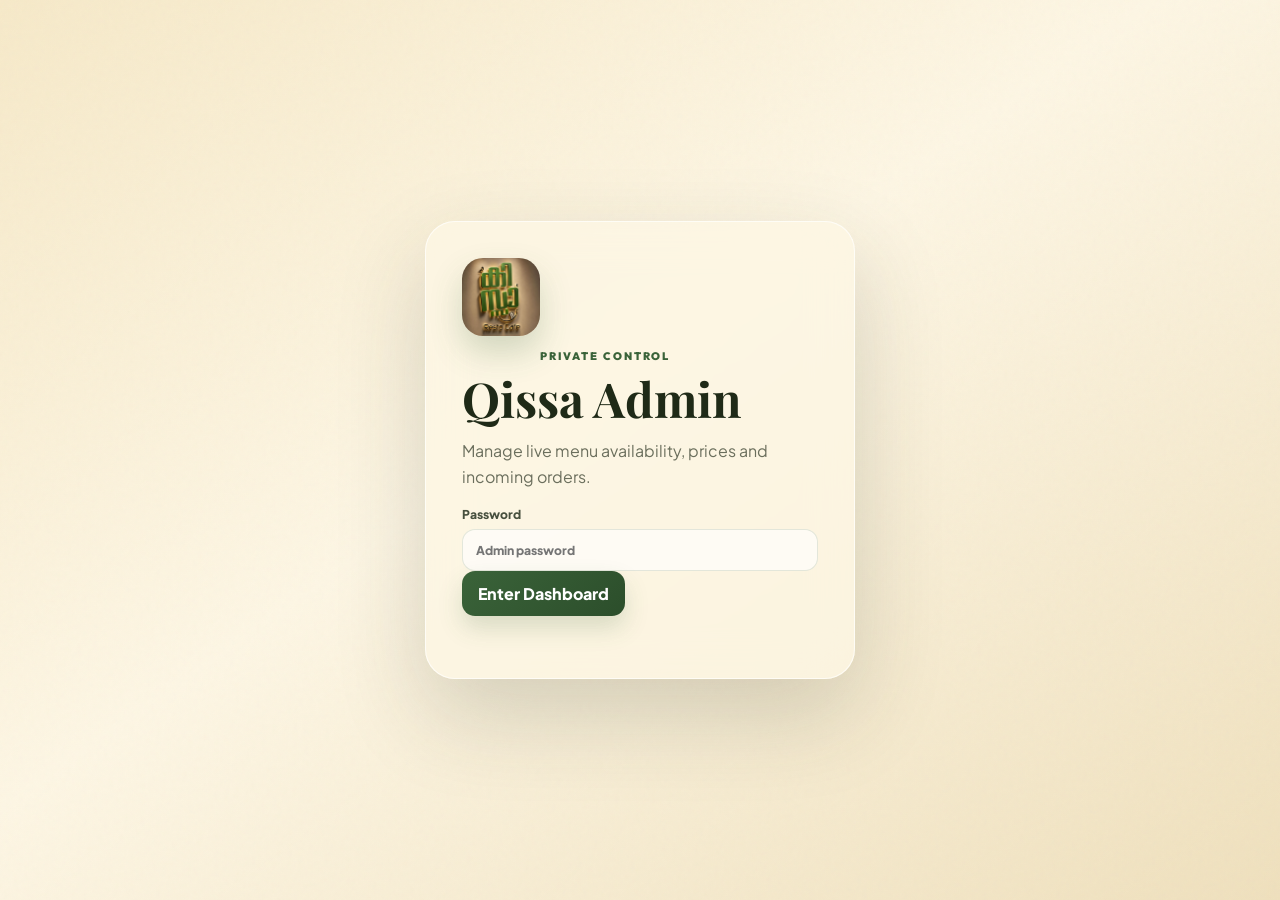
==== admin/index.html @ bfddb912 "Implement live real-time sync between Admin and User page, 24h reset system with full historical ord" ====
<!doctype html>
<html lang="en"><head>
<meta charset="utf-8">
<meta name="viewport" content="width=device-width,initial-scale=1">
<meta name="theme-color" content="#2C4E2B">
<title>Qissa Admin</title>
<link rel="preconnect" href="https://fonts.googleapis.com">
<link rel="preconnect" href="https://fonts.gstatic.com" crossorigin>
<link href="https://fonts.googleapis.com/css2?family=Outfit:wght@400;500;600;700;800;900&family=Playfair+Display:ital,wght@0,600;0,700;1,600&family=Plus+Jakarta+Sans:wght@400;500;600;700;800&display=swap" rel="stylesheet">
<link rel="stylesheet" href="/admin/admin.css?v=2.0">
</head>
<body>
<div class="grain"></div>
<section class="login-screen" id="loginScreen">
  <form class="login-card" id="loginForm"><img src="/assets/qissa-logo.jpeg" alt="Qissa"><span class="kicker">PRIVATE CONTROL</span><h1>Qissa Admin</h1><p>Manage live menu availability, prices and incoming orders.</p><label>Password<input id="adminPassword" type="password" autocomplete="current-password" required placeholder="Admin password"></label><button class="primary" type="submit">Enter Dashboard</button><small id="loginError"></small></form>
</section>
<div class="app hidden" id="adminApp">
  <aside class="sidebar">
    <a class="admin-brand" href="/"><img src="/assets/qissa-logo.jpeg"><div><b>QISSA</b><span>ADMIN</span></div></a>
    <nav><button class="nav-btn active" data-view="dashboard">Overview</button><button class="nav-btn" data-view="menu">Menu</button><button class="nav-btn" data-view="orders">Orders <span id="newBadge"></span></button><button class="nav-btn" data-view="settings">Settings</button></nav>
    <div class="side-bottom"><a href="/" target="_blank">View customer site ↗</a><button id="logoutBtn">Log out</button></div>
  </aside>
  <main class="main">
    <header class="topbar">
      <div><span class="kicker">QISSA CONTROL ROOM</span><h2 id="viewTitle">Overview</h2></div>
      <div style="display:flex;align-items:center;gap:12px">
        <button class="soft" id="soundToggleBtn" style="font-size:0.8rem;padding:9px 14px;border-radius:14px;cursor:pointer">🔔 Sound: ON</button>
        <div class="shop-switch"><span><i id="statusDot"></i><b id="statusText">Checking</b></span><label class="switch"><input id="cafeToggle" type="checkbox"><span></span></label></div>
      </div>
    </header>

    <section class="view" id="view-dashboard">
      <div class="stats" id="stats"></div>
      <div class="panel"><div class="panel-head"><div><span class="kicker">RECENT FLOW</span><h3>Latest orders</h3></div><button class="soft" data-go="orders">See all orders</button></div><div id="recentOrders"></div></div>
    </section>

    <section class="view hidden" id="view-menu">
      <div class="toolbar"><input id="menuAdminSearch" placeholder="Search menu..."><button class="primary" id="addItemBtn">+ Add item</button></div>
      <div class="panel table-wrap"><table><thead><tr><th>Item</th><th>Category</th><th>Price</th><th>Availability</th><th></th></tr></thead><tbody id="menuTable"></tbody></table></div>
    </section>

    <section class="view hidden" id="view-orders">
      <div class="toolbar" style="flex-direction:column;align-items:stretch;gap:12px">
        <!-- Date Selection Toolbar: Today (24h Live), Yesterday, 7 Days, All History & Custom Date Picker -->
        <div class="date-filter-toolbar">
          <div class="date-filter-pills" id="dateFilterPills">
            <button class="date-pill active" data-date="today">🕒 Today (Live 24h)</button>
            <button class="date-pill" data-date="yesterday">📅 Yesterday</button>
            <button class="date-pill" data-date="7days">📆 Last 7 Days</button>
            <button class="date-pill" data-date="all">🗂️ All History</button>
          </div>
          <div class="custom-date-picker">
            <span>📅 Custom:</span>
            <input type="date" id="orderDatePicker" title="Pick specific date">
          </div>
        </div>

        <!-- Date Summary Stats Strip -->
        <div class="date-stats-strip" id="dateStatsStrip"></div>

        <!-- Status Filter Tabs -->
        <div class="order-status-tabs" id="orderStatusTabs">
          <button class="tab-btn active" data-status="">All Status</button>
          <button class="tab-btn" data-status="new">🟡 New</button>
          <button class="tab-btn" data-status="confirmed">🔵 Confirmed</button>
          <button class="tab-btn" data-status="preparing">👨‍🍳 Kitchen</button>
          <button class="tab-btn" data-status="ready">🔔 Ready</button>
          <button class="tab-btn" data-status="completed">✅ Completed</button>
          <button class="tab-btn" data-status="cancelled">❌ Cancelled</button>
        </div>

        <!-- Search & Refresh -->
        <div style="display:flex;justify-content:space-between;gap:12px;flex-wrap:wrap">
          <input id="orderSearch" placeholder="🔍 Search order code, customer name, phone, table..." style="flex:1 1 300px;min-width:0">
          <button class="soft" id="refreshOrders">🔄 Refresh</button>
        </div>
      </div>
      <div class="orders-grid" id="ordersGrid"></div>
    </section>

    <section class="view hidden" id="view-settings">
      <form class="panel settings-form" id="settingsForm">
        <div class="panel-head"><div><span class="kicker">STORE DETAILS</span><h3>Customer-facing information</h3></div></div>
        <label>WhatsApp number<input id="setWhatsapp" placeholder="919645700585"></label>
        <label>Address<input id="setAddress" placeholder="Qissa Cafe address"></label>
        <label>Opening hours<input id="setHours" placeholder="Example: 12:00 PM – 11:30 PM"></label>
        <label>Google Maps Embed URL<input id="setMapEmbed" placeholder="https://www.google.com/maps/embed?..."></label>
        <label>Google Maps Directions Link<input id="setMapDirections" placeholder="https://maps.google.com/?q=..."></label>
        <button class="primary" type="submit">Save settings</button>
      </form>
      <div class="security-note"><b>Security</b><p>Change the admin password and secret key in <code>backend/.env</code> before putting the site online.</p></div>
    </section>
  </main>
</div>

<div class="modal" id="itemModal"><div class="modal-card"><button class="x" id="closeItemModal">×</button><span class="kicker">MENU EDITOR</span><h2 id="itemModalTitle">Add item</h2><form id="itemForm"><input type="hidden" id="itemId"><div class="two"><label>Name<input id="itemName" required></label><label>Category<input id="itemCategory" required></label></div><div class="two"><label>Price (₹)<input id="itemPrice" type="number" min="0" required></label><label>Availability<select id="itemAvailability"><option value="available">Available</option><option value="low">Almost sold out</option><option value="sold_out">Sold out</option></select></label></div><label>Bestseller (⭐)<select id="itemIsBestseller"><option value="0">Standard Item</option><option value="1">⭐ Bestseller / Special</option></select></label><label>Item Image
  <div class="img-upload">
    <div class="img-preview" id="imgPreview"><span>No image</span><img id="imgPreviewTag" style="display:none"></div>
    <div class="img-actions">
      <label class="soft img-btn">📁 Upload <input type="file" id="itemImageFile" accept="image/*" hidden></label>
      <span style="align-self:center;color:#999;font-size:.75rem">or paste URL</span>
      <input id="itemImage" placeholder="https://...">
    </div>
  </div>
</label><label>Description<textarea id="itemDescription" rows="3"></textarea></label><button class="primary" type="submit">Save item</button></form></div></div>
<div class="toast" id="adminToast"></div>
<iframe id="receiptPrinterFrame" style="position:fixed;width:0;height:0;border:0;visibility:hidden;"></iframe>
<script src="/admin/admin.js?v=2.0"></script></body></html>
---- admin/admin.css ----
@import url('https://fonts.googleapis.com/css2?family=Outfit:wght@400;500;600;700;800;900&family=Playfair+Display:ital,wght@0,600;0,700;1,600&family=Plus+Jakarta+Sans:wght@400;500;600;700;800&display=swap');

@font-face {
  font-family: 'Sprat';
  src: url('/assets/fonts/Sprat_Variable.ttf') format('truetype-variations'),
       url('/assets/fonts/Sprat-RegularBold.otf') format('opentype');
  font-weight: 100 900;
  font-style: normal;
  font-display: swap;
}

:root{
  --font-items: 'Outfit', 'Plus Jakarta Sans', sans-serif;
  --font-display: 'Playfair Display', Georgia, serif;
  --font-sans: 'Plus Jakarta Sans', system-ui, sans-serif;
  --font-accent: 'Outfit', sans-serif;
  --g:#3A6339;--g2:#2C4E2B;--cream:#FDF6E4;--cream2:#F3E6C6;--gold:#D4A93C;--ink:#1F2A17;--muted:#6B6F5D;--line:rgba(58,99,57,.14);--danger:#a84f47
}
*{box-sizing:border-box}
body{margin:0;background:linear-gradient(145deg,#f6e9c9,#fdf6e4 45%,#efe0bd);color:var(--ink);font-family:var(--font-sans);-webkit-font-smoothing:antialiased;min-height:100vh}
.grain{position:fixed;inset:0;pointer-events:none;opacity:.055;background-image:url("data:image/svg+xml,%3Csvg viewBox='0 0 180 180' xmlns='http://www.w3.org/2000/svg'%3E%3Cfilter id='n'%3E%3CfeTurbulence type='fractalNoise' baseFrequency='.95' numOctaves='3' stitchTiles='stitch'/%3E%3C/filter%3E%3Crect width='100%25' height='100%25' filter='url(%23n)' opacity='.5'/%3E%3C/svg%3E")}
.hidden{display:none!important}
.login-screen{min-height:100vh;display:grid;place-items:center;padding:24px}
.login-card{width:min(430px,100%);padding:36px;border:1px solid rgba(255,255,255,.7);border-radius:30px;background:rgba(253,246,228,.76);backdrop-filter:blur(22px);box-shadow:0 35px 90px rgba(45,52,31,.18)}
.login-card img{width:78px;height:78px;object-fit:cover;border-radius:21px;box-shadow:0 16px 32px rgba(58,99,57,.22);margin-bottom:24px}
.kicker{font-family:var(--font-accent);font-size:.68rem;letter-spacing:.18em;font-weight:900;color:var(--g);text-transform:uppercase}
.login-card h1{font-family:var(--font-display);font-size:3rem;line-height:1;margin:10px 0;font-weight:700}
.login-card p{color:var(--muted);line-height:1.65}
.login-card small{color:var(--danger);min-height:1.2em;display:block;margin-top:10px}
.app{display:grid;grid-template-columns:250px 1fr;min-height:100vh}
.sidebar{position:fixed;inset:0 auto 0 0;width:250px;background:rgba(44,78,43,.96);color:#fff;padding:24px 18px;display:flex;flex-direction:column;z-index:10}
.admin-brand{display:flex;align-items:center;gap:12px;color:#fff;text-decoration:none;margin-bottom:34px}
.admin-brand img{width:50px;height:50px;border-radius:15px;object-fit:cover}
.admin-brand div{display:flex;flex-direction:column;gap:5px}
.admin-brand b{font-family:var(--font-accent);letter-spacing:.17em;font-weight:850}
.admin-brand span{font-size:.63rem;color:#d7cba8;letter-spacing:.15em;font-weight:700}
.sidebar nav{display:grid;gap:7px}
.nav-btn{border:0;text-align:left;padding:13px 14px;border-radius:13px;background:transparent;color:rgba(255,255,255,.72);cursor:pointer;font-weight:700;font-family:var(--font-sans)}
.nav-btn:hover,.nav-btn.active{background:rgba(255,255,255,.11);color:#fff}
.nav-btn span{float:right;background:var(--gold);color:#23351f;border-radius:99px;padding:2px 7px;font-size:.67rem;font-family:var(--font-accent);font-weight:800}
.side-bottom{margin-top:auto;display:grid;gap:10px}
.side-bottom a,.side-bottom button{color:rgba(255,255,255,.68);background:none;border:0;text-align:left;text-decoration:none;cursor:pointer;padding:8px;font-family:var(--font-sans)}
.main{grid-column:2;padding:34px 42px 60px;max-width:1500px;width:100%}
.topbar{display:flex;justify-content:space-between;align-items:center;gap:20px;margin-bottom:30px}
.topbar h2{font-family:var(--font-display);font-size:2.7rem;line-height:1;margin:7px 0;font-weight:700}
.shop-switch{display:flex;align-items:center;gap:16px;padding:12px 14px;border:1px solid var(--line);border-radius:18px;background:rgba(255,255,255,.42)}
.shop-switch>span{display:flex;align-items:center;gap:8px;font-size:.78rem;font-family:var(--font-accent);font-weight:800}
#statusDot{width:9px;height:9px;border-radius:50%;background:#5cad63}
.switch input{display:none}
.switch span{display:block;width:48px;height:28px;border-radius:99px;background:#b8b7aa;position:relative;cursor:pointer;transition:.2s}
.switch span:after{content:"";position:absolute;width:20px;height:20px;border-radius:50%;background:#fff;top:4px;left:4px;transition:.2s;box-shadow:0 3px 8px #0002}
.switch input:checked+span{background:var(--g)}
.switch input:checked+span:after{left:24px}
.stats{display:grid;grid-template-columns:repeat(5,1fr);gap:14px;margin-bottom:20px}
.stat{padding:22px;border:1px solid rgba(255,255,255,.65);background:rgba(255,255,255,.46);border-radius:22px;box-shadow:0 14px 35px rgba(36,42,25,.07)}
.stat span{font-family:var(--font-accent);font-size:.7rem;text-transform:uppercase;letter-spacing:.11em;color:var(--muted);font-weight:800}
.stat strong{display:block;font-family:var(--font-accent);font-size:2rem;font-weight:850;margin-top:10px;color:var(--ink)}
.panel{background:rgba(255,255,255,.50);border:1px solid rgba(255,255,255,.7);border-radius:24px;box-shadow:0 20px 50px rgba(35,42,25,.08);overflow:hidden}
.panel-head{display:flex;justify-content:space-between;align-items:center;gap:18px;padding:22px 24px;border-bottom:1px solid var(--line)}
.panel-head h3{font-family:var(--font-display);margin:7px 0 0;font-size:1.35rem;font-weight:700}
.toolbar{display:flex;justify-content:space-between;gap:12px;margin-bottom:16px}
.toolbar input,.toolbar select{width:min(420px,100%)}
button,input,select,textarea{font:inherit}
.primary,.soft{border:0;border-radius:13px;padding:12px 16px;font-weight:800;cursor:pointer;font-family:var(--font-sans)}
.primary{background:linear-gradient(135deg,var(--g),var(--g2));color:#fff;box-shadow:0 12px 24px rgba(58,99,57,.18)}
.soft{background:rgba(58,99,57,.08);color:var(--g2)}
input,select,textarea{width:100%;border:1px solid var(--line);border-radius:13px;background:rgba(255,255,255,.64);padding:12px 13px;outline:none}
label{display:grid;gap:7px;font-size:.76rem;font-weight:800;color:#47503e;font-family:var(--font-sans)}
table{width:100%;border-collapse:collapse}
th,td{text-align:left;padding:14px 18px;border-bottom:1px solid var(--line);vertical-align:middle}
th{font-family:var(--font-accent);font-size:.67rem;text-transform:uppercase;letter-spacing:.11em;color:var(--muted);font-weight:800}
td b{font-family:var(--font-items);font-size:1.06rem;font-weight:700}
td small{display:block;color:var(--muted);margin-top:4px}
.pill{display:inline-block;padding:7px 9px;border-radius:99px;font-size:.68rem;font-weight:850;font-family:var(--font-accent);letter-spacing:.05em;background:#e3efdc;color:#35603a}
.pill.low{background:#f3e7bd;color:#81651c}
.pill.sold_out,.pill.cancelled{background:#f1dddd;color:#95453e}
.pill.new{background:#dceade}
.pill.confirmed{background:#dce5f0;color:#3d5771}
.pill.preparing{background:#f3e7bd;color:#795c18}
.pill.ready{background:#dcebe8;color:#2c6860}
.pill.completed{background:#e5e5df;color:#555}
.row-actions{display:flex;gap:7px;justify-content:flex-end}
.icon{border:0;background:rgba(58,99,57,.08);border-radius:10px;padding:8px 10px;cursor:pointer}
.icon.danger{color:var(--danger);background:rgba(168,79,71,.08)}
.orders-grid{display:grid;grid-template-columns:repeat(2,1fr);gap:15px}
.order-card{padding:20px;border:1px solid rgba(255,255,255,.7);background:rgba(255,255,255,.52);border-radius:22px;box-shadow:0 16px 40px rgba(35,42,25,.07)}
.order-top{display:flex;justify-content:space-between;gap:12px}
.order-card h3{font-family:var(--font-accent);font-weight:850;letter-spacing:-.01em;margin:0}
.order-meta{color:var(--muted);font-size:.78rem;margin:6px 0 14px}
.order-items{padding:12px 0;border-top:1px solid var(--line);border-bottom:1px solid var(--line);display:grid;gap:7px;font-size:.86rem}
.order-line{display:flex;justify-content:space-between;gap:12px}
.order-line span{font-family:var(--font-items);font-size:.96rem;font-weight:600}
.order-bottom{display:flex;justify-content:space-between;align-items:center;gap:12px;margin-top:14px}
.order-bottom strong{font-family:var(--font-accent);font-weight:850;font-size:1.35rem}
.order-bottom select{width:auto;min-width:130px;font-size:.78rem;padding:7px 10px}
/* Date Filter Toolbar */
.date-filter-toolbar {
  display: flex;
  justify-content: space-between;
  align-items: center;
  gap: 12px;
  flex-wrap: wrap;
  padding: 8px 12px;
  background: rgba(255, 255, 255, 0.42);
  border: 1px solid var(--line);
  border-radius: 16px;
}
.date-filter-pills {
  display: flex;
  gap: 6px;
  flex-wrap: wrap;
  align-items: center;
}
.date-pill {
  border: 1px solid var(--line);
  background: rgba(255, 255, 255, 0.65);
  border-radius: 999px;
  padding: 7px 14px;
  font-size: 0.80rem;
  font-weight: 750;
  cursor: pointer;
  white-space: nowrap;
  font-family: var(--font-sans);
  color: var(--ink);
  transition: all 0.2s ease;
}
.date-pill:hover {
  background: white;
}
.date-pill.active {
  background: var(--g);
  color: white;
  border-color: var(--g);
  box-shadow: 0 4px 12px rgba(58, 99, 57, 0.22);
}
.custom-date-picker {
  display: flex;
  align-items: center;
  gap: 8px;
  font-size: 0.80rem;
  font-weight: 750;
  color: var(--muted);
}
.custom-date-picker input[type="date"] {
  width: auto;
  min-width: 140px;
  padding: 6px 10px;
  border-radius: 10px;
  font-size: 0.82rem;
  font-family: var(--font-sans);
  background: white;
  border: 1px solid var(--line);
}

/* Date Summary Stats Strip */
.date-stats-strip {
  display: flex;
  align-items: center;
  justify-content: space-between;
  gap: 12px;
  flex-wrap: wrap;
  padding: 10px 14px;
  background: rgba(58, 99, 57, 0.07);
  border: 1px solid rgba(58, 99, 57, 0.16);
  border-radius: 14px;
  font-size: 0.82rem;
  font-family: var(--font-sans);
  color: var(--g2);
}
.date-stats-strip strong {
  color: var(--ink);
}
.date-stat-chip {
  display: inline-flex;
  align-items: center;
  gap: 4px;
  background: rgba(255, 255, 255, 0.6);
  padding: 3px 8px;
  border-radius: 8px;
  font-weight: 700;
}

.order-status-tabs{display:flex;gap:8px;overflow-x:auto;padding-bottom:4px}
.tab-btn{border:1px solid var(--line);background:rgba(255,255,255,.5);border-radius:999px;padding:8px 16px;font-size:.82rem;font-weight:750;cursor:pointer;white-space:nowrap;font-family:var(--font-sans);color:var(--ink);transition:all .2s ease}
.tab-btn:hover{background:rgba(255,255,255,.8)}
.tab-btn.active{background:var(--g);color:white;border-color:var(--g);box-shadow:0 4px 12px rgba(58,99,57,.2)}
.quick-action-btn{border:0;border-radius:12px;padding:9px 14px;font-size:.84rem;font-weight:800;cursor:pointer;font-family:var(--font-sans);transition:transform .15s ease}
.quick-action-btn:hover{transform:scale(1.03)}
.note{margin-top:10px;padding:10px 12px;border-radius:11px;background:rgba(212,169,60,.10);font-size:.78rem}
.settings-form{padding:0 0 24px;display:grid;gap:16px}
.settings-form>label,.settings-form>button{margin-left:24px;margin-right:24px}
.security-note{margin-top:16px;padding:18px 20px;border:1px dashed var(--line);border-radius:18px;color:var(--muted)}
.security-note b{color:var(--ink)}
.modal{position:fixed;inset:0;background:rgba(20,24,15,.38);backdrop-filter:blur(5px);z-index:30;display:grid;place-items:center;padding:20px;opacity:0;visibility:hidden;transition:.2s}
.modal.show{opacity:1;visibility:visible}
.modal-card{position:relative;width:min(650px,100%);max-height:90vh;overflow-y:auto;background:#fbf2dd;border-radius:26px;padding:28px;box-shadow:0 35px 100px #0003}
.modal-card h2{font-family:var(--font-display);font-weight:700;font-size:2.4rem;margin:8px 0 24px}
.modal-card form{display:grid;gap:14px}.two{display:grid;grid-template-columns:1fr 1fr;gap:12px}.x{position:absolute;right:18px;top:18px;border:0;background:#e8e0ce;width:44px;height:44px;border-radius:50%;font-size:1.4rem;cursor:pointer;display:grid;place-items:center}.img-upload{display:grid;gap:10px}
.img-preview{width:100%;height:180px;border-radius:18px;border:2px dashed rgba(58,99,57,.18);background:linear-gradient(135deg,#fdf6e4,#f3e6c6);display:grid;place-items:center;overflow:hidden;position:relative}
.img-preview span{color:var(--muted);font-size:.82rem;letter-spacing:.1em;text-transform:uppercase}
.img-preview img{width:100%;height:100%;object-fit:cover}
.img-actions{display:flex;gap:8px;flex-wrap:wrap}
.img-btn{cursor:pointer}
.toast{position:fixed;z-index:50;right:22px;bottom:22px;background:#1f2a17;color:#fff;padding:12px 16px;border-radius:13px;box-shadow:0 15px 35px #0003;opacity:0;transform:translateY(12px);pointer-events:none;transition:.2s}.toast.show{opacity:1;transform:none}

@media(max-width:1100px){
  .stats{grid-template-columns:repeat(3,1fr)}
  .orders-grid{grid-template-columns:1fr}
}
@media(max-width:760px){
  input, select, textarea { font-size: 16px !important; min-height: 46px; }
  .app{display:block}
  .sidebar{position:sticky;top:0;width:100%;height:auto;flex-direction:row;align-items:center;padding:10px 14px;box-sizing:border-box;box-shadow:0 4px 16px rgba(0,0,0,0.15)}
  .admin-brand{margin:0}
  .admin-brand div{display:none}
  .sidebar nav{display:flex;overflow-x:auto;-webkit-overflow-scrolling:touch;margin-left:8px;gap:6px}
  .sidebar nav::-webkit-scrollbar{display:none}
  .nav-btn{white-space:nowrap;padding:9px 13px;font-size:0.85rem;min-height:38px}
  .side-bottom{display:none}
  .main{padding:18px 12px 60px;grid-column:auto}
  .topbar{flex-direction:column;align-items:stretch;gap:12px;margin-bottom:18px}
  .topbar h2{font-size:1.85rem}
  .shop-switch{padding:10px 14px;justify-content:space-between}
  .stats{grid-template-columns:repeat(2,1fr);gap:10px}
  .stat{padding:16px;border-radius:18px}
  .stat strong{font-size:1.55rem}
  .table-wrap{overflow-x:auto;-webkit-overflow-scrolling:touch}
  .toolbar{flex-direction:column;align-items:stretch;gap:10px}
  .two{grid-template-columns:1fr}
  .orders-grid{grid-template-columns:1fr;gap:14px}
  .order-card{padding:16px;border-radius:18px}
  .order-top{flex-direction:column;gap:6px}
  .order-bottom{flex-direction:column;align-items:stretch;gap:12px}
  .order-bottom strong{font-size:1.4rem}
  .order-status-tabs{padding-bottom:6px;-webkit-overflow-scrolling:touch}
  .tab-btn{padding:9px 16px;font-size:0.86rem;min-height:40px}
  .modal{padding:0;align-items:end}
  .modal-card{width:100%;max-height:92vh;border-radius:26px 26px 0 0;padding:24px 18px calc(24px + env(safe-area-inset-bottom))}
}
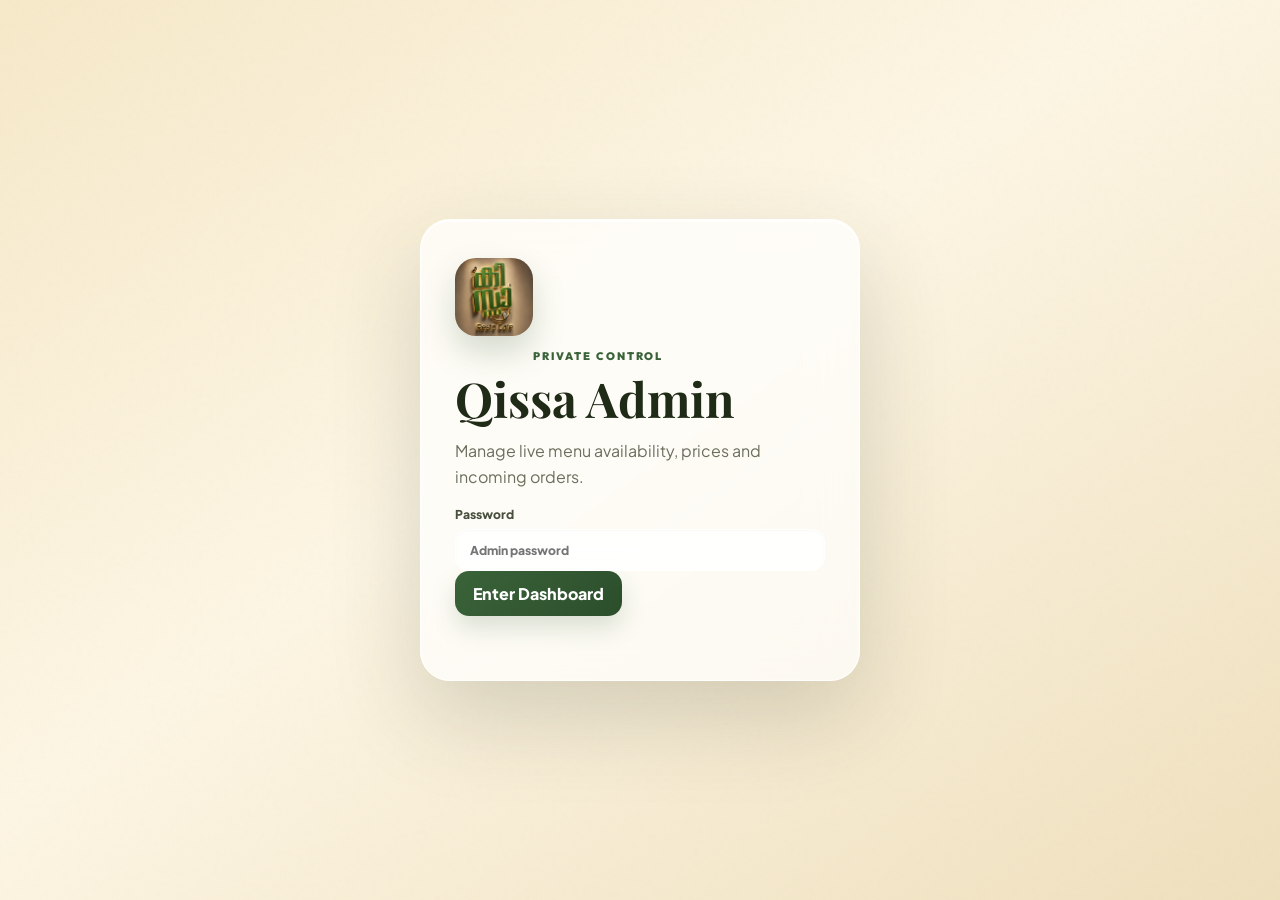
==== commit 786124b0: "Apply premium frosted glassmorphism effect to admin overview stat cards, panels, order cards, and co" ====
--- a/admin/index.html
+++ b/admin/index.html
@@ -7,7 +7,7 @@
 <link rel="preconnect" href="https://fonts.googleapis.com">
 <link rel="preconnect" href="https://fonts.gstatic.com" crossorigin>
 <link href="https://fonts.googleapis.com/css2?family=Outfit:wght@400;500;600;700;800;900&family=Playfair+Display:ital,wght@0,600;0,700;1,600&family=Plus+Jakarta+Sans:wght@400;500;600;700;800&display=swap" rel="stylesheet">
-<link rel="stylesheet" href="/admin/admin.css?v=2.0">
+<link rel="stylesheet" href="/admin/admin.css?v=3.0">
 </head>
 <body>
 <div class="grain"></div>
@@ -105,4 +105,4 @@
 </label><label>Description<textarea id="itemDescription" rows="3"></textarea></label><button class="primary" type="submit">Save item</button></form></div></div>
 <div class="toast" id="adminToast"></div>
 <iframe id="receiptPrinterFrame" style="position:fixed;width:0;height:0;border:0;visibility:hidden;"></iframe>
-<script src="/admin/admin.js?v=2.0"></script></body></html>+<script src="/admin/admin.js?v=3.0"></script></body></html>
--- a/admin/admin.css
+++ b/admin/admin.css
@@ -21,7 +21,7 @@
 .grain{position:fixed;inset:0;pointer-events:none;opacity:.055;background-image:url("data:image/svg+xml,%3Csvg viewBox='0 0 180 180' xmlns='http://www.w3.org/2000/svg'%3E%3Cfilter id='n'%3E%3CfeTurbulence type='fractalNoise' baseFrequency='.95' numOctaves='3' stitchTiles='stitch'/%3E%3C/filter%3E%3Crect width='100%25' height='100%25' filter='url(%23n)' opacity='.5'/%3E%3C/svg%3E")}
 .hidden{display:none!important}
 .login-screen{min-height:100vh;display:grid;place-items:center;padding:24px}
-.login-card{width:min(430px,100%);padding:36px;border:1px solid rgba(255,255,255,.7);border-radius:30px;background:rgba(253,246,228,.76);backdrop-filter:blur(22px);box-shadow:0 35px 90px rgba(45,52,31,.18)}
+.login-card{width:min(440px,100%);padding:38px 34px;border:1.5px solid rgba(255,255,255,.85);border-radius:30px;background:rgba(255,255,255,.70);backdrop-filter:blur(24px);-webkit-backdrop-filter:blur(24px);box-shadow:0 35px 90px rgba(45,52,31,.18),inset 0 1.5px 2px rgba(255,255,255,.95)}
 .login-card img{width:78px;height:78px;object-fit:cover;border-radius:21px;box-shadow:0 16px 32px rgba(58,99,57,.22);margin-bottom:24px}
 .kicker{font-family:var(--font-accent);font-size:.68rem;letter-spacing:.18em;font-weight:900;color:var(--g);text-transform:uppercase}
 .login-card h1{font-family:var(--font-display);font-size:3rem;line-height:1;margin:10px 0;font-weight:700}
@@ -43,7 +43,7 @@
 .main{grid-column:2;padding:34px 42px 60px;max-width:1500px;width:100%}
 .topbar{display:flex;justify-content:space-between;align-items:center;gap:20px;margin-bottom:30px}
 .topbar h2{font-family:var(--font-display);font-size:2.7rem;line-height:1;margin:7px 0;font-weight:700}
-.shop-switch{display:flex;align-items:center;gap:16px;padding:12px 14px;border:1px solid var(--line);border-radius:18px;background:rgba(255,255,255,.42)}
+.shop-switch{display:flex;align-items:center;gap:16px;padding:10px 16px;border:1.5px solid rgba(255,255,255,.85);border-radius:20px;background:rgba(255,255,255,.60);backdrop-filter:blur(18px);-webkit-backdrop-filter:blur(18px);box-shadow:0 8px 24px rgba(28,38,20,.04),inset 0 1px 1px rgba(255,255,255,.9)}
 .shop-switch>span{display:flex;align-items:center;gap:8px;font-size:.78rem;font-family:var(--font-accent);font-weight:800}
 #statusDot{width:9px;height:9px;border-radius:50%;background:#5cad63}
 .switch input{display:none}
@@ -51,39 +51,48 @@
 .switch span:after{content:"";position:absolute;width:20px;height:20px;border-radius:50%;background:#fff;top:4px;left:4px;transition:.2s;box-shadow:0 3px 8px #0002}
 .switch input:checked+span{background:var(--g)}
 .switch input:checked+span:after{left:24px}
-.stats{display:grid;grid-template-columns:repeat(5,1fr);gap:14px;margin-bottom:20px}
-.stat{padding:22px;border:1px solid rgba(255,255,255,.65);background:rgba(255,255,255,.46);border-radius:22px;box-shadow:0 14px 35px rgba(36,42,25,.07)}
-.stat span{font-family:var(--font-accent);font-size:.7rem;text-transform:uppercase;letter-spacing:.11em;color:var(--muted);font-weight:800}
-.stat strong{display:block;font-family:var(--font-accent);font-size:2rem;font-weight:850;margin-top:10px;color:var(--ink)}
-.panel{background:rgba(255,255,255,.50);border:1px solid rgba(255,255,255,.7);border-radius:24px;box-shadow:0 20px 50px rgba(35,42,25,.08);overflow:hidden}
-.panel-head{display:flex;justify-content:space-between;align-items:center;gap:18px;padding:22px 24px;border-bottom:1px solid var(--line)}
+.stats{display:grid;grid-template-columns:repeat(5,1fr);gap:16px;margin-bottom:24px}
+.stat{position:relative;padding:24px 22px;border:1.5px solid rgba(255,255,255,.85);background:rgba(255,255,255,.65);border-radius:24px;backdrop-filter:blur(20px);-webkit-backdrop-filter:blur(20px);box-shadow:0 12px 32px rgba(28,38,20,.06),0 2px 6px rgba(0,0,0,.02),inset 0 1px 1.5px rgba(255,255,255,.95);overflow:hidden;transition:transform .3s cubic-bezier(0.16,1,0.3,1),box-shadow .3s cubic-bezier(0.16,1,0.3,1)}
+.stat::before{content:"";position:absolute;top:0;left:0;right:0;height:40%;background:linear-gradient(180deg,rgba(255,255,255,.30) 0%,rgba(255,255,255,0) 100%);pointer-events:none;border-top-left-radius:24px;border-top-right-radius:24px}
+.stat:hover{transform:translateY(-4px);box-shadow:0 18px 45px rgba(28,38,20,.10),0 4px 12px rgba(0,0,0,.03),inset 0 1.5px 2px rgba(255,255,255,1)}
+.stat span{font-family:var(--font-accent);font-size:.70rem;text-transform:uppercase;letter-spacing:.12em;color:var(--g);font-weight:850;display:block}
+.stat strong{display:block;font-family:var(--font-accent);font-size:2.1rem;font-weight:900;margin-top:8px;color:var(--ink);letter-spacing:-.02em}
+.panel{position:relative;background:rgba(255,255,255,.68);border:1.5px solid rgba(255,255,255,.85);border-radius:26px;backdrop-filter:blur(20px);-webkit-backdrop-filter:blur(20px);box-shadow:0 16px 45px rgba(35,42,25,.07),0 2px 6px rgba(0,0,0,.02),inset 0 1px 1.5px rgba(255,255,255,.95);overflow:hidden}
+.panel-head{display:flex;justify-content:space-between;align-items:center;gap:18px;padding:22px 26px;border-bottom:1px solid var(--line);background:rgba(255,255,255,.35)}
 .panel-head h3{font-family:var(--font-display);margin:7px 0 0;font-size:1.35rem;font-weight:700}
 .toolbar{display:flex;justify-content:space-between;gap:12px;margin-bottom:16px}
 .toolbar input,.toolbar select{width:min(420px,100%)}
 button,input,select,textarea{font:inherit}
-.primary,.soft{border:0;border-radius:13px;padding:12px 16px;font-weight:800;cursor:pointer;font-family:var(--font-sans)}
+.primary,.soft{border:0;border-radius:14px;padding:12px 18px;font-weight:800;cursor:pointer;font-family:var(--font-sans);transition:transform .15s ease,box-shadow .15s ease}
 .primary{background:linear-gradient(135deg,var(--g),var(--g2));color:#fff;box-shadow:0 12px 24px rgba(58,99,57,.18)}
-.soft{background:rgba(58,99,57,.08);color:var(--g2)}
-input,select,textarea{width:100%;border:1px solid var(--line);border-radius:13px;background:rgba(255,255,255,.64);padding:12px 13px;outline:none}
+.primary:hover{transform:translateY(-2px);box-shadow:0 16px 30px rgba(58,99,57,.25)}
+.soft{background:rgba(58,99,57,.08);color:var(--g2);border:1px solid rgba(58,99,57,.12);backdrop-filter:blur(10px)}
+.soft:hover{background:rgba(58,99,57,.14)}
+input,select,textarea{width:100%;border:1.5px solid rgba(255,255,255,.85);border-radius:14px;background:rgba(255,255,255,.75);backdrop-filter:blur(12px);padding:12px 14px;outline:none;box-shadow:inset 0 1px 2px rgba(0,0,0,.03)}
+input:focus,select:focus,textarea:focus{border-color:var(--g);background:rgba(255,255,255,.95)}
 label{display:grid;gap:7px;font-size:.76rem;font-weight:800;color:#47503e;font-family:var(--font-sans)}
 table{width:100%;border-collapse:collapse}
+tr{transition:background .2s ease}
+tbody tr:hover{background:rgba(255,255,255,.45)}
 th,td{text-align:left;padding:14px 18px;border-bottom:1px solid var(--line);vertical-align:middle}
 th{font-family:var(--font-accent);font-size:.67rem;text-transform:uppercase;letter-spacing:.11em;color:var(--muted);font-weight:800}
 td b{font-family:var(--font-items);font-size:1.06rem;font-weight:700}
 td small{display:block;color:var(--muted);margin-top:4px}
-.pill{display:inline-block;padding:7px 9px;border-radius:99px;font-size:.68rem;font-weight:850;font-family:var(--font-accent);letter-spacing:.05em;background:#e3efdc;color:#35603a}
-.pill.low{background:#f3e7bd;color:#81651c}
-.pill.sold_out,.pill.cancelled{background:#f1dddd;color:#95453e}
-.pill.new{background:#dceade}
-.pill.confirmed{background:#dce5f0;color:#3d5771}
-.pill.preparing{background:#f3e7bd;color:#795c18}
-.pill.ready{background:#dcebe8;color:#2c6860}
-.pill.completed{background:#e5e5df;color:#555}
+.pill{display:inline-block;padding:7px 11px;border-radius:99px;font-size:.68rem;font-weight:850;font-family:var(--font-accent);letter-spacing:.05em;background:rgba(227,239,220,.85);color:#35603a;border:1px solid rgba(53,96,58,.18);backdrop-filter:blur(8px)}
+.pill.low{background:rgba(243,231,189,.85);color:#81651c;border-color:rgba(129,101,28,.2)}
+.pill.sold_out,.pill.cancelled{background:rgba(241,221,221,.85);color:#95453e;border-color:rgba(149,69,62,.2)}
+.pill.new{background:rgba(220,234,222,.9);color:#285630;border-color:rgba(40,86,48,.25)}
+.pill.confirmed{background:rgba(220,229,240,.85);color:#3d5771;border-color:rgba(61,87,113,.2)}
+.pill.preparing{background:rgba(243,231,189,.85);color:#795c18;border-color:rgba(121,92,24,.2)}
+.pill.ready{background:rgba(220,235,232,.85);color:#2c6860;border-color:rgba(44,104,96,.2)}
+.pill.completed{background:rgba(229,229,223,.85);color:#555;border-color:rgba(85,85,85,.18)}
 .row-actions{display:flex;gap:7px;justify-content:flex-end}
-.icon{border:0;background:rgba(58,99,57,.08);border-radius:10px;padding:8px 10px;cursor:pointer}
-.icon.danger{color:var(--danger);background:rgba(168,79,71,.08)}
-.orders-grid{display:grid;grid-template-columns:repeat(2,1fr);gap:15px}
-.order-card{padding:20px;border:1px solid rgba(255,255,255,.7);background:rgba(255,255,255,.52);border-radius:22px;box-shadow:0 16px 40px rgba(35,42,25,.07)}
+.icon{border:1px solid rgba(58,99,57,.12);background:rgba(58,99,57,.08);border-radius:11px;padding:8px 11px;cursor:pointer;backdrop-filter:blur(8px);transition:transform .15s}
+.icon:hover{transform:scale(1.06)}
+.icon.danger{color:var(--danger);background:rgba(168,79,71,.08);border-color:rgba(168,79,71,.16)}
+.orders-grid{display:grid;grid-template-columns:repeat(2,1fr);gap:18px}
+.order-card{position:relative;padding:22px 24px;border:1.5px solid rgba(255,255,255,.85);background:rgba(255,255,255,.65);border-radius:24px;backdrop-filter:blur(20px);-webkit-backdrop-filter:blur(20px);box-shadow:0 14px 36px rgba(35,42,25,.06),0 2px 6px rgba(0,0,0,.02),inset 0 1px 1.5px rgba(255,255,255,.95);transition:transform .3s cubic-bezier(0.16,1,0.3,1),box-shadow .3s cubic-bezier(0.16,1,0.3,1)}
+.order-card:hover{transform:translateY(-4px);box-shadow:0 20px 48px rgba(35,42,25,.10),0 4px 12px rgba(0,0,0,.03),inset 0 1.5px 2px rgba(255,255,255,1)}
 .order-top{display:flex;justify-content:space-between;gap:12px}
 .order-card h3{font-family:var(--font-accent);font-weight:850;letter-spacing:-.01em;margin:0}
 .order-meta{color:var(--muted);font-size:.78rem;margin:6px 0 14px}
@@ -100,10 +109,13 @@
   align-items: center;
   gap: 12px;
   flex-wrap: wrap;
-  padding: 8px 12px;
-  background: rgba(255, 255, 255, 0.42);
-  border: 1px solid var(--line);
-  border-radius: 16px;
+  padding: 10px 16px;
+  background: rgba(255, 255, 255, 0.60);
+  backdrop-filter: blur(18px);
+  -webkit-backdrop-filter: blur(18px);
+  border: 1.5px solid rgba(255, 255, 255, 0.85);
+  border-radius: 20px;
+  box-shadow: 0 8px 24px rgba(28, 38, 20, 0.04), inset 0 1px 1px rgba(255, 255, 255, 0.9);
 }
 .date-filter-pills {
   display: flex;
@@ -159,11 +171,13 @@
   justify-content: space-between;
   gap: 12px;
   flex-wrap: wrap;
-  padding: 10px 14px;
-  background: rgba(58, 99, 57, 0.07);
-  border: 1px solid rgba(58, 99, 57, 0.16);
-  border-radius: 14px;
-  font-size: 0.82rem;
+  padding: 12px 18px;
+  background: rgba(58, 99, 57, 0.08);
+  border: 1.5px solid rgba(58, 99, 57, 0.18);
+  backdrop-filter: blur(16px);
+  -webkit-backdrop-filter: blur(16px);
+  border-radius: 18px;
+  font-size: 0.84rem;
   font-family: var(--font-sans);
   color: var(--g2);
 }
@@ -193,7 +207,7 @@
 .security-note b{color:var(--ink)}
 .modal{position:fixed;inset:0;background:rgba(20,24,15,.38);backdrop-filter:blur(5px);z-index:30;display:grid;place-items:center;padding:20px;opacity:0;visibility:hidden;transition:.2s}
 .modal.show{opacity:1;visibility:visible}
-.modal-card{position:relative;width:min(650px,100%);max-height:90vh;overflow-y:auto;background:#fbf2dd;border-radius:26px;padding:28px;box-shadow:0 35px 100px #0003}
+.modal-card{position:relative;width:min(650px,100%);max-height:90vh;overflow-y:auto;background:rgba(253,246,228,.88);backdrop-filter:blur(24px);-webkit-backdrop-filter:blur(24px);border:1.5px solid rgba(255,255,255,.85);border-radius:28px;padding:32px;box-shadow:0 35px 100px rgba(0,0,0,.20),inset 0 1.5px 2px rgba(255,255,255,.95)}
 .modal-card h2{font-family:var(--font-display);font-weight:700;font-size:2.4rem;margin:8px 0 24px}
 .modal-card form{display:grid;gap:14px}.two{display:grid;grid-template-columns:1fr 1fr;gap:12px}.x{position:absolute;right:18px;top:18px;border:0;background:#e8e0ce;width:44px;height:44px;border-radius:50%;font-size:1.4rem;cursor:pointer;display:grid;place-items:center}.img-upload{display:grid;gap:10px}
 .img-preview{width:100%;height:180px;border-radius:18px;border:2px dashed rgba(58,99,57,.18);background:linear-gradient(135deg,#fdf6e4,#f3e6c6);display:grid;place-items:center;overflow:hidden;position:relative}
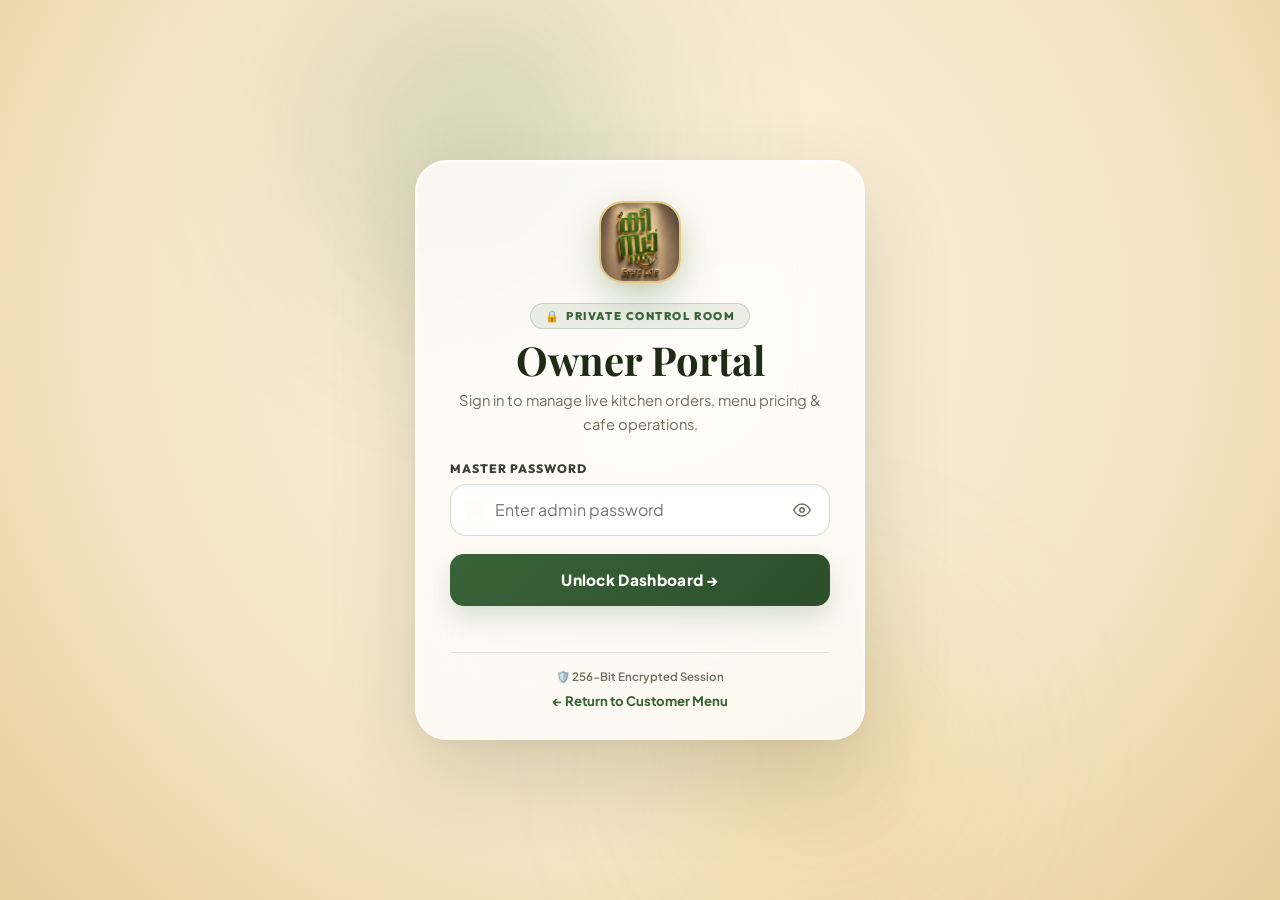
==== commit 7ee4ca7c: "Redesign Admin Login portal: luxury glassmorphism, floating ambient orbs, password visibility eye to" ====
--- a/admin/index.html
+++ b/admin/index.html
@@ -7,12 +7,49 @@
 <link rel="preconnect" href="https://fonts.googleapis.com">
 <link rel="preconnect" href="https://fonts.gstatic.com" crossorigin>
 <link href="https://fonts.googleapis.com/css2?family=Outfit:wght@400;500;600;700;800;900&family=Playfair+Display:ital,wght@0,600;0,700;1,600&family=Plus+Jakarta+Sans:wght@400;500;600;700;800&display=swap" rel="stylesheet">
-<link rel="stylesheet" href="/admin/admin.css?v=3.0">
+<link rel="stylesheet" href="/admin/admin.css?v=7.0">
 </head>
 <body>
 <div class="grain"></div>
 <section class="login-screen" id="loginScreen">
-  <form class="login-card" id="loginForm"><img src="/assets/qissa-logo.jpeg" alt="Qissa"><span class="kicker">PRIVATE CONTROL</span><h1>Qissa Admin</h1><p>Manage live menu availability, prices and incoming orders.</p><label>Password<input id="adminPassword" type="password" autocomplete="current-password" required placeholder="Admin password"></label><button class="primary" type="submit">Enter Dashboard</button><small id="loginError"></small></form>
+  <div class="login-orb login-orb-1"></div>
+  <div class="login-orb login-orb-2"></div>
+  
+  <form class="login-card" id="loginForm">
+    <div class="login-logo-wrap">
+      <div class="login-logo-halo"></div>
+      <img src="/assets/qissa-logo.jpeg" alt="Qissa Resto Cafe" class="login-logo">
+    </div>
+    
+    <div class="login-badge-pill">
+      <span>🔒</span> PRIVATE CONTROL ROOM
+    </div>
+    
+    <h1>Owner Portal</h1>
+    <p>Sign in to manage live kitchen orders, menu pricing &amp; cafe operations.</p>
+    
+    <div class="login-field-wrap">
+      <label for="adminPassword">Master Password</label>
+      <div class="password-input-wrap">
+        <span class="input-icon-left">🔑</span>
+        <input id="adminPassword" type="password" autocomplete="current-password" required placeholder="Enter admin password">
+        <button type="button" class="toggle-pwd-btn" id="togglePasswordBtn" aria-label="Toggle password visibility">
+          <svg id="eyeIcon" viewBox="0 0 24 24" width="18" height="18" fill="none" stroke="currentColor" stroke-width="2" stroke-linecap="round" stroke-linejoin="round"><path d="M1 12s4-8 11-8 11 8 11 8-4 8-11 8-11-8-11-8z"></path><circle cx="12" cy="12" r="3"></circle></svg>
+        </button>
+      </div>
+    </div>
+    
+    <button class="primary login-submit-btn" id="loginSubmitBtn" type="submit">
+      <span class="btn-text">Unlock Dashboard &rarr;</span>
+    </button>
+    
+    <div class="login-error-msg" id="loginError"></div>
+    
+    <div class="login-footer-strip">
+      <span class="security-badge">🛡️ 256-Bit Encrypted Session</span>
+      <a href="/" class="back-link">← Return to Customer Menu</a>
+    </div>
+  </form>
 </section>
 <div class="app hidden" id="adminApp">
   <aside class="sidebar">
@@ -88,6 +125,24 @@
         <label>Google Maps Directions Link<input id="setMapDirections" placeholder="https://maps.google.com/?q=..."></label>
         <button class="primary" type="submit">Save settings</button>
       </form>
+
+      <!-- Database & Order History Preservation Panel -->
+      <div class="panel settings-form" style="margin-top:20px">
+        <div class="panel-head"><div><span class="kicker">DATA PERSISTENCE &amp; HISTORY</span><h3>Order History &amp; Cloud Backup</h3></div></div>
+        <div style="padding:0 24px">
+          <p style="color:var(--muted);font-size:0.86rem;line-height:1.6;margin:0 0 16px">
+            All customer orders, daily sales, and settings are <strong>automatically persisted</strong> to disk on every change and auto-restored upon program updates. You can also export a copy to your computer or import past records anytime.
+          </p>
+          <div style="display:flex;gap:12px;flex-wrap:wrap">
+            <a href="/api/admin/backup/export" class="primary" style="text-decoration:none;display:inline-flex;align-items:center;gap:6px">💾 Download Backup (JSON)</a>
+            <label class="soft" style="cursor:pointer;display:inline-flex;align-items:center;gap:6px">
+              📥 Restore / Import Backup
+              <input type="file" id="importBackupFile" accept=".json,application/json" hidden>
+            </label>
+          </div>
+        </div>
+      </div>
+
       <div class="security-note"><b>Security</b><p>Change the admin password and secret key in <code>backend/.env</code> before putting the site online.</p></div>
     </section>
   </main>
@@ -105,4 +160,4 @@
 </label><label>Description<textarea id="itemDescription" rows="3"></textarea></label><button class="primary" type="submit">Save item</button></form></div></div>
 <div class="toast" id="adminToast"></div>
 <iframe id="receiptPrinterFrame" style="position:fixed;width:0;height:0;border:0;visibility:hidden;"></iframe>
-<script src="/admin/admin.js?v=3.0"></script></body></html>+<script src="/admin/admin.js?v=7.0"></script></body></html>
--- a/admin/admin.css
+++ b/admin/admin.css
@@ -20,13 +20,280 @@
 body{margin:0;background:linear-gradient(145deg,#f6e9c9,#fdf6e4 45%,#efe0bd);color:var(--ink);font-family:var(--font-sans);-webkit-font-smoothing:antialiased;min-height:100vh}
 .grain{position:fixed;inset:0;pointer-events:none;opacity:.055;background-image:url("data:image/svg+xml,%3Csvg viewBox='0 0 180 180' xmlns='http://www.w3.org/2000/svg'%3E%3Cfilter id='n'%3E%3CfeTurbulence type='fractalNoise' baseFrequency='.95' numOctaves='3' stitchTiles='stitch'/%3E%3C/filter%3E%3Crect width='100%25' height='100%25' filter='url(%23n)' opacity='.5'/%3E%3C/svg%3E")}
 .hidden{display:none!important}
-.login-screen{min-height:100vh;display:grid;place-items:center;padding:24px}
-.login-card{width:min(440px,100%);padding:38px 34px;border:1.5px solid rgba(255,255,255,.85);border-radius:30px;background:rgba(255,255,255,.70);backdrop-filter:blur(24px);-webkit-backdrop-filter:blur(24px);box-shadow:0 35px 90px rgba(45,52,31,.18),inset 0 1.5px 2px rgba(255,255,255,.95)}
-.login-card img{width:78px;height:78px;object-fit:cover;border-radius:21px;box-shadow:0 16px 32px rgba(58,99,57,.22);margin-bottom:24px}
-.kicker{font-family:var(--font-accent);font-size:.68rem;letter-spacing:.18em;font-weight:900;color:var(--g);text-transform:uppercase}
-.login-card h1{font-family:var(--font-display);font-size:3rem;line-height:1;margin:10px 0;font-weight:700}
-.login-card p{color:var(--muted);line-height:1.65}
-.login-card small{color:var(--danger);min-height:1.2em;display:block;margin-top:10px}
+/* ===== Luxury Admin Login Portal ===== */
+.login-screen {
+  min-height: 100vh;
+  display: grid;
+  place-items: center;
+  padding: 24px;
+  position: relative;
+  overflow: hidden;
+  background: radial-gradient(circle at 50% 35%, #FBF3DF 0%, #F5E5C4 60%, #E6CE9C 100%);
+}
+
+.login-orb {
+  position: absolute;
+  border-radius: 50%;
+  filter: blur(80px);
+  pointer-events: none;
+  z-index: 0;
+  opacity: 0.6;
+  animation: orbFloat 8s ease-in-out infinite alternate;
+}
+.login-orb-1 {
+  width: 440px;
+  height: 440px;
+  top: -80px;
+  left: 20%;
+  background: radial-gradient(circle, rgba(58, 99, 57, 0.4), rgba(77, 140, 66, 0.08) 65%, transparent);
+}
+.login-orb-2 {
+  width: 400px;
+  height: 400px;
+  bottom: -60px;
+  right: 20%;
+  background: radial-gradient(circle, rgba(212, 169, 60, 0.45), rgba(240, 205, 126, 0.08) 65%, transparent);
+  animation-delay: -4s;
+}
+@keyframes orbFloat {
+  0% { transform: translateY(0) scale(1); }
+  100% { transform: translateY(20px) scale(1.08); }
+}
+
+.login-card {
+  position: relative;
+  z-index: 1;
+  width: min(450px, 100%);
+  padding: 40px 34px 30px;
+  border: 1.5px solid rgba(255, 255, 255, 0.92);
+  border-radius: 32px;
+  background: rgba(255, 255, 255, 0.78);
+  backdrop-filter: blur(30px);
+  -webkit-backdrop-filter: blur(30px);
+  box-shadow: 
+    0 35px 90px rgba(35, 42, 25, 0.16),
+    0 4px 16px rgba(0, 0, 0, 0.04),
+    inset 0 1.5px 2px rgba(255, 255, 255, 1);
+  display: flex;
+  flex-direction: column;
+  align-items: center;
+  text-align: center;
+  box-sizing: border-box;
+  transition: transform 0.3s cubic-bezier(0.2, 0.8, 0.2, 1);
+}
+
+.login-logo-wrap {
+  position: relative;
+  margin-bottom: 16px;
+}
+.login-logo-halo {
+  position: absolute;
+  inset: -8px;
+  border-radius: 28px;
+  background: radial-gradient(circle, rgba(212, 169, 60, 0.5), transparent 70%);
+  filter: blur(8px);
+  animation: haloPulse 3s ease-in-out infinite;
+}
+@keyframes haloPulse {
+  0%, 100% { opacity: 0.5; transform: scale(0.96); }
+  50% { opacity: 0.9; transform: scale(1.04); }
+}
+.login-logo {
+  position: relative;
+  z-index: 1;
+  width: 82px;
+  height: 82px;
+  object-fit: cover;
+  border-radius: 24px;
+  border: 2px solid rgba(212, 169, 60, 0.6);
+  box-shadow: 0 16px 36px rgba(58, 99, 57, 0.25);
+  transition: transform 0.3s cubic-bezier(0.34, 1.56, 0.64, 1);
+}
+.login-logo:hover {
+  transform: scale(1.06) rotate(-2deg);
+}
+
+.login-badge-pill {
+  font-family: var(--font-accent);
+  font-size: 0.70rem;
+  font-weight: 850;
+  letter-spacing: 0.14em;
+  color: var(--g);
+  background: rgba(58, 99, 57, 0.09);
+  border: 1px solid rgba(58, 99, 57, 0.2);
+  padding: 5px 14px;
+  border-radius: 999px;
+  margin-bottom: 10px;
+  display: inline-flex;
+  align-items: center;
+  gap: 6px;
+  text-transform: uppercase;
+}
+
+.login-card h1 {
+  font-family: var(--font-display);
+  font-size: 2.5rem;
+  line-height: 1.05;
+  margin: 0 0 8px;
+  font-weight: 700;
+  color: var(--ink);
+}
+
+.login-card p {
+  color: var(--muted);
+  font-size: 0.92rem;
+  line-height: 1.6;
+  margin: 0 0 24px;
+}
+
+.login-field-wrap {
+  width: 100%;
+  text-align: left;
+  margin-bottom: 18px;
+}
+.login-field-wrap label {
+  display: block;
+  font-family: var(--font-accent);
+  font-size: 0.76rem;
+  font-weight: 800;
+  letter-spacing: 0.08em;
+  text-transform: uppercase;
+  color: #3A4030;
+  margin-bottom: 8px;
+}
+
+.password-input-wrap {
+  position: relative;
+  width: 100%;
+  display: flex;
+  align-items: center;
+}
+.password-input-wrap .input-icon-left {
+  position: absolute;
+  left: 14px;
+  font-size: 1.1rem;
+  pointer-events: none;
+  opacity: 0.7;
+}
+.password-input-wrap input {
+  width: 100%;
+  height: 52px;
+  padding: 0 46px 0 44px;
+  font-family: var(--font-sans);
+  font-size: 1rem;
+  border: 1.5px solid rgba(58, 99, 57, 0.22);
+  border-radius: 16px;
+  background: rgba(255, 255, 255, 0.9);
+  color: var(--ink);
+  outline: none;
+  box-sizing: border-box;
+  box-shadow: inset 0 1px 2px rgba(0, 0, 0, 0.04);
+  transition: border-color 0.2s, box-shadow 0.2s, background 0.2s;
+}
+.password-input-wrap input:focus {
+  border-color: var(--g);
+  background: #FFFFFF;
+  box-shadow: 0 0 0 4px rgba(58, 99, 57, 0.12), inset 0 1px 2px rgba(0, 0, 0, 0.02);
+}
+
+.toggle-pwd-btn {
+  position: absolute;
+  right: 12px;
+  background: transparent;
+  border: 0;
+  color: var(--muted);
+  cursor: pointer;
+  width: 32px;
+  height: 32px;
+  border-radius: 50%;
+  display: grid;
+  place-items: center;
+  transition: all 0.2s ease;
+  padding: 0;
+}
+.toggle-pwd-btn:hover {
+  background: rgba(58, 99, 57, 0.1);
+  color: var(--g);
+}
+
+.login-submit-btn {
+  width: 100%;
+  height: 52px;
+  border-radius: 16px;
+  font-size: 0.96rem;
+  font-weight: 850;
+  letter-spacing: 0.02em;
+  display: flex;
+  align-items: center;
+  justify-content: center;
+  gap: 8px;
+  background: linear-gradient(135deg, #2E562D 0%, #1D3B1C 100%);
+  border: 1px solid rgba(255, 255, 255, 0.3);
+  box-shadow: 0 12px 28px rgba(35, 60, 33, 0.28);
+  transition: all 0.25s cubic-bezier(0.2, 0.8, 0.2, 1);
+}
+.login-submit-btn:hover {
+  transform: translateY(-2px);
+  box-shadow: 0 18px 36px rgba(35, 60, 33, 0.38);
+  background: linear-gradient(135deg, #386937 0%, #244823 100%);
+}
+.login-submit-btn:active {
+  transform: translateY(0) scale(0.98);
+}
+
+.login-error-msg {
+  color: var(--danger);
+  font-size: 0.84rem;
+  font-weight: 700;
+  min-height: 22px;
+  margin-top: 10px;
+  transition: all 0.2s ease;
+}
+
+.login-footer-strip {
+  width: 100%;
+  margin-top: 14px;
+  padding-top: 16px;
+  border-top: 1px solid rgba(58, 99, 57, 0.12);
+  display: flex;
+  flex-direction: column;
+  align-items: center;
+  gap: 8px;
+}
+.security-badge {
+  font-size: 0.72rem;
+  color: var(--muted);
+  font-weight: 600;
+  display: inline-flex;
+  align-items: center;
+  gap: 4px;
+}
+.back-link {
+  color: var(--g);
+  font-size: 0.82rem;
+  font-weight: 750;
+  text-decoration: none;
+  transition: color 0.2s, transform 0.2s;
+  display: inline-flex;
+  align-items: center;
+  gap: 4px;
+}
+.back-link:hover {
+  color: var(--g2);
+  transform: translateX(-3px);
+}
+
+/* Shake Animation on Wrong Password */
+.shake-card {
+  animation: loginShake 0.45s cubic-bezier(0.36, 0.07, 0.19, 0.97) both;
+  border-color: rgba(168, 79, 71, 0.6) !important;
+}
+@keyframes loginShake {
+  10%, 90% { transform: translate3d(-2px, 0, 0); }
+  20%, 80% { transform: translate3d(4px, 0, 0); }
+  30%, 50%, 70% { transform: translate3d(-6px, 0, 0); }
+  40%, 60% { transform: translate3d(6px, 0, 0); }
+}
 .app{display:grid;grid-template-columns:250px 1fr;min-height:100vh}
 .sidebar{position:fixed;inset:0 auto 0 0;width:250px;background:rgba(44,78,43,.96);color:#fff;padding:24px 18px;display:flex;flex-direction:column;z-index:10}
 .admin-brand{display:flex;align-items:center;gap:12px;color:#fff;text-decoration:none;margin-bottom:34px}
